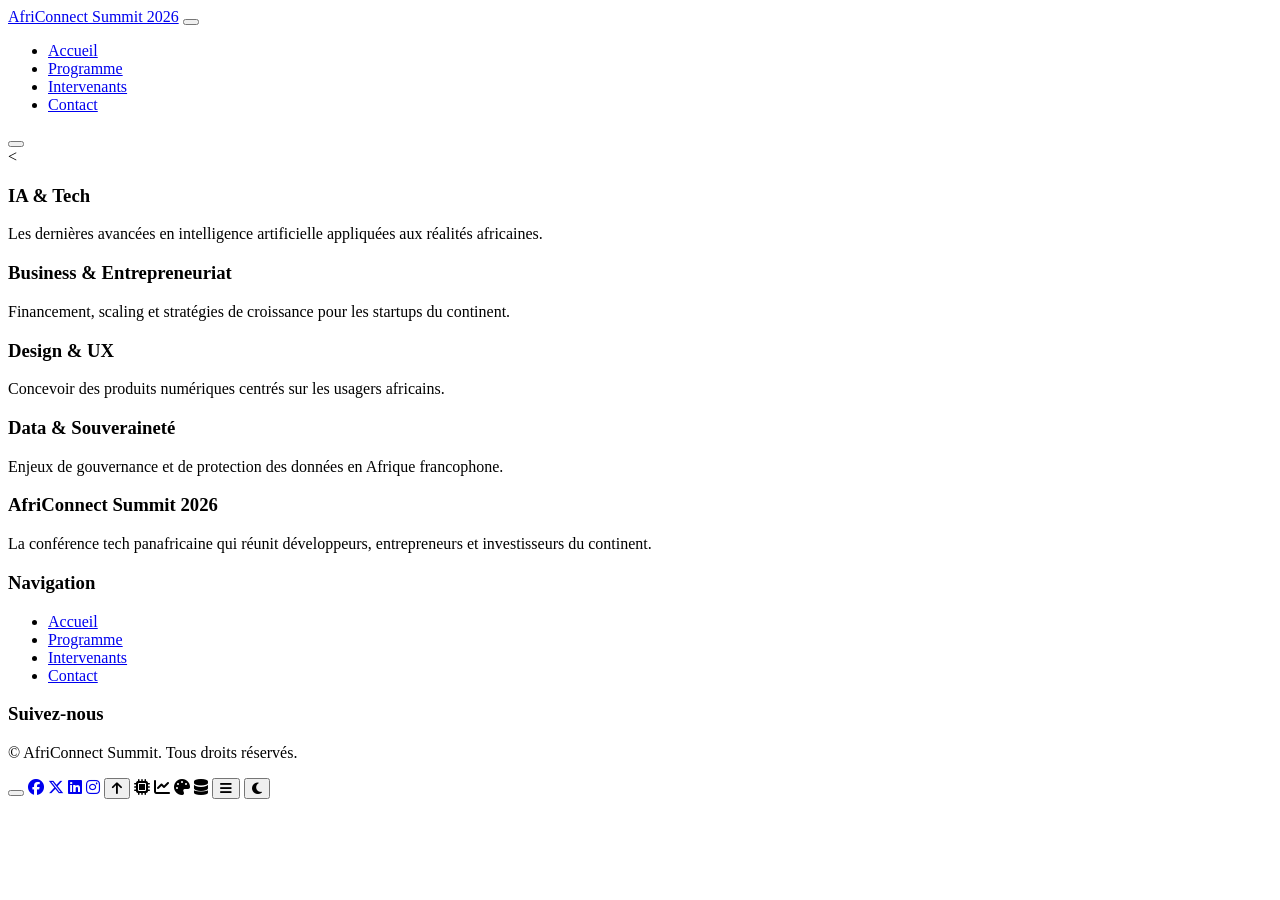
==== index.html @ 422b1a46 "ajout structure html" ====
<!DOCTYPE html>
<html lang="en">
<head>
    <meta charset="UTF-8">
    <meta name="viewport" content="width=device-width, initial-scale=1.0">
    <title>Document</title>
</head>
<link rel="stylesheet" href="https://cdnjs.cloudflare.com/ajax/libs/font-awesome/6.5.1/css/all.min.css">
<body>
    <header>
  <nav class="navbar">
    <a href="index.html" class="logo">AfriConnect Summit 2026</a>

    <button class="menu-hamburger" aria-label="Ouvrir le menu">
      <!-- icône burger, ex: 3 spans ou icône Bootstrap Icons -->
    </button>

    <ul class="nav-links">
      <li><a href="index.html">Accueil</a></li>
      <li><a href="programme.html">Programme</a></li>
      <li><a href="intervenants.html">Intervenants</a></li>
      <li><a href="contact.html">Contact</a></li>
    </ul>

    <button class="toggle-theme" aria-label="Changer de thème">
      <!-- icône soleil/lune -->
    </button>
  </nav>
</header>
<
<div class="carte-thematique">
  <i class="bi bi-cpu"></i> <!-- icône Bootstrap Icons -->
  <h3>IA & Tech</h3>
  <p>Les dernières avancées en intelligence artificielle appliquées aux réalités africaines.</p>
</div>

<div class="carte-thematique">
  <i class="bi bi-graph-up-arrow"></i>
  <h3>Business & Entrepreneuriat</h3>
  <p>Financement, scaling et stratégies de croissance pour les startups du continent.</p>
</div>

<div class="carte-thematique">
  <i class="bi bi-palette"></i>
  <h3>Design & UX</h3>
  <p>Concevoir des produits numériques centrés sur les usagers africains.</p>
</div>

<div class="carte-thematique">
  <i class="bi bi-bar-chart-line"></i>
  <h3>Data & Souveraineté</h3>
  <p>Enjeux de gouvernance et de protection des données en Afrique francophone.</p>
</div>
<footer>
  <div class="footer-colonnes">

    <div class="footer-col">
      <h3>AfriConnect Summit 2026</h3>
      <p>La conférence tech panafricaine qui réunit développeurs, entrepreneurs et investisseurs du continent.</p>
    </div>

    <div class="footer-col">
      <h3>Navigation</h3>
      <ul>
        <li><a href="index.html">Accueil</a></li>
        <li><a href="programme.html">Programme</a></li>
        <li><a href="intervenants.html">Intervenants</a></li>
        <li><a href="contact.html">Contact</a></li>
      </ul>
    </div>

    <div class="footer-col">
      <h3>Suivez-nous</h3>
      <div class="reseaux-sociaux">
        <a href="#" aria-label="Facebook"><i class="bi bi-facebook"></i></a>
        <a href="#" aria-label="Twitter/X"><i class="bi bi-twitter-x"></i></a>
        <a href="#" aria-label="LinkedIn"><i class="bi bi-linkedin"></i></a>
        <a href="#" aria-label="Instagram"><i class="bi bi-instagram"></i></a>
      </div>
    </div>

  </div>

  <p class="copyright">&copy; <span id="annee"></span> AfriConnect Summit. Tous droits réservés.</p>

  <button id="retour-haut" aria-label="Retour en haut">
    <i class="bi bi-arrow-up"></i>
  </button>
  <!-- Réseaux sociaux (icônes de marques) -->
<a href="#" aria-label="Facebook"><i class="fa-brands fa-facebook"></i></a>
<a href="#" aria-label="Twitter/X"><i class="fa-brands fa-x-twitter"></i></a>
<a href="#" aria-label="LinkedIn"><i class="fa-brands fa-linkedin"></i></a>
<a href="#" aria-label="Instagram"><i class="fa-brands fa-instagram"></i></a>

<!-- Bouton retour en haut -->
<button id="retour-haut" aria-label="Retour en haut">
  <i class="fa-solid fa-arrow-up"></i>
</button>

<!-- Icônes des thématiques (programme.html) -->
<i class="fa-solid fa-microchip"></i>       <!-- IA & Tech -->
<i class="fa-solid fa-chart-line"></i>       <!-- Business -->
<i class="fa-solid fa-palette"></i>          <!-- Design -->
<i class="fa-solid fa-database"></i>         <!-- Data -->

<!-- Menu hamburger -->
<button class="menu-hamburger" aria-label="Ouvrir le menu">
  <i class="fa-solid fa-bars"></i>
</button>

<!-- Toggle dark/light -->
<button class="toggle-theme" aria-label="Changer de thème">
  <i class="fa-solid fa-moon"></i>
</button>
</footer>
    
</body>
</html>
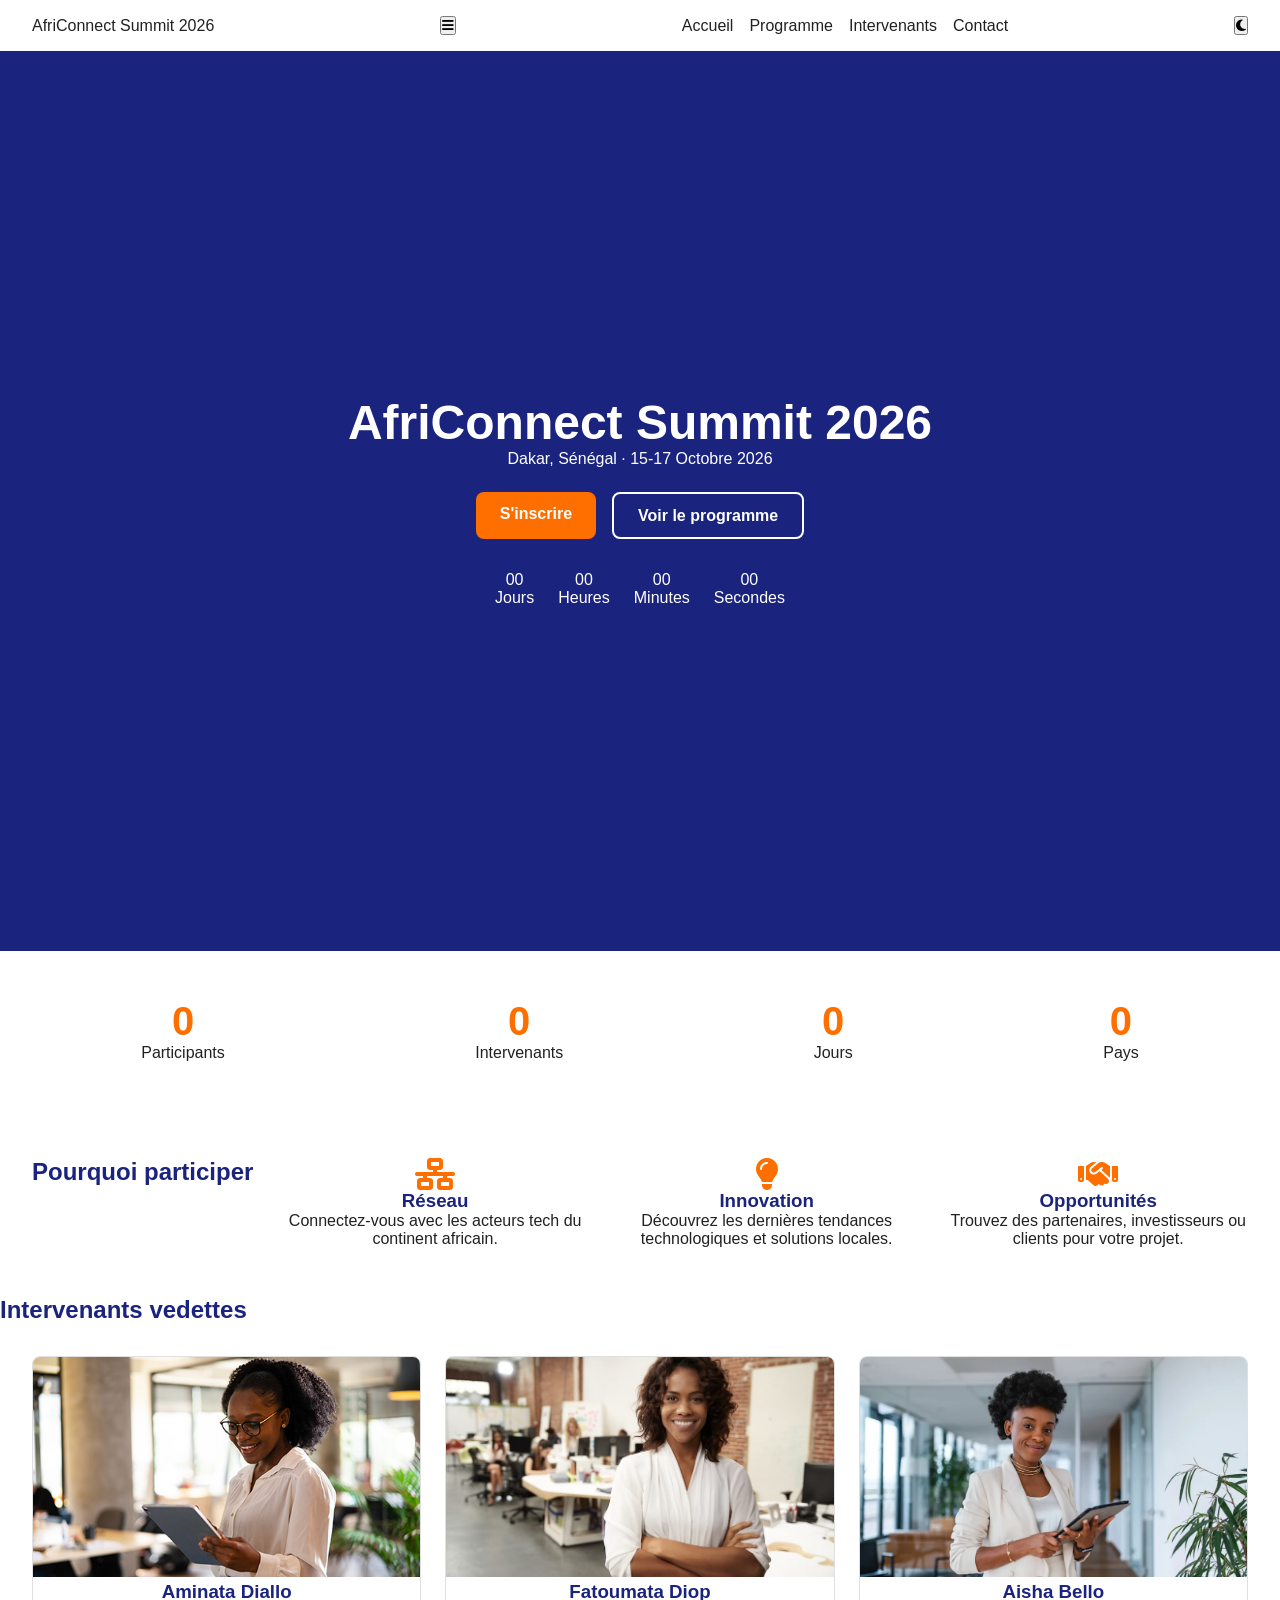
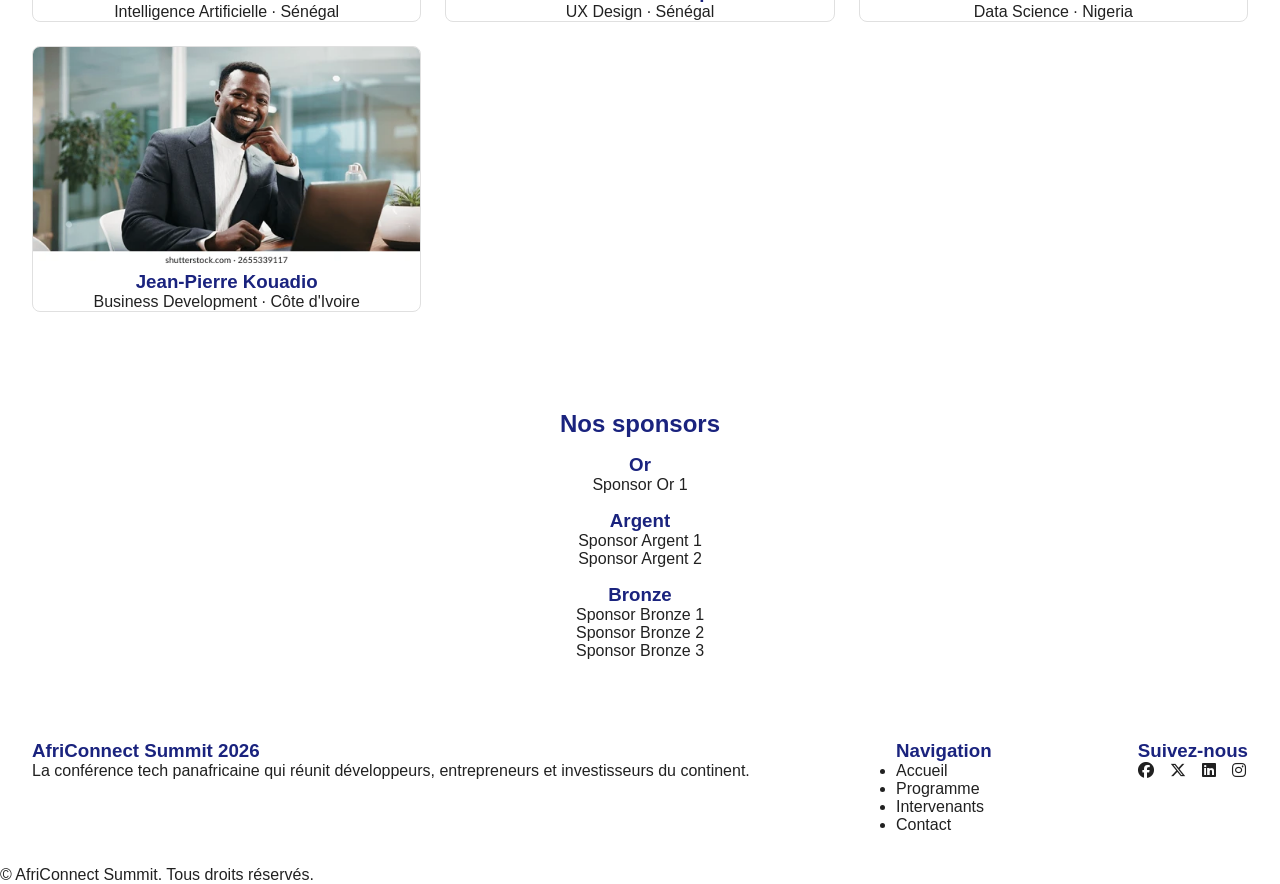
==== commit 6bd5611a: "Ajout du CSS de base" ====
--- a/index.html
+++ b/index.html
@@ -1,18 +1,20 @@
 <!DOCTYPE html>
-<html lang="en">
+<html lang="fr">
 <head>
     <meta charset="UTF-8">
     <meta name="viewport" content="width=device-width, initial-scale=1.0">
-    <title>Document</title>
+    <title>AfriConnect Summit 2026 - Accueil</title>
+    <link rel="stylesheet" href="https://cdnjs.cloudflare.com/ajax/libs/font-awesome/6.5.1/css/all.min.css">
+    <link rel="stylesheet" href="css/style.css">
 </head>
-<link rel="stylesheet" href="https://cdnjs.cloudflare.com/ajax/libs/font-awesome/6.5.1/css/all.min.css">
 <body>
-    <header>
+
+<header>
   <nav class="navbar">
     <a href="index.html" class="logo">AfriConnect Summit 2026</a>
 
     <button class="menu-hamburger" aria-label="Ouvrir le menu">
-      <!-- icône burger, ex: 3 spans ou icône Bootstrap Icons -->
+      <i class="fa-solid fa-bars"></i>
     </button>
 
     <ul class="nav-links">
@@ -23,34 +25,114 @@
     </ul>
 
     <button class="toggle-theme" aria-label="Changer de thème">
-      <!-- icône soleil/lune -->
+      <i class="fa-solid fa-moon"></i>
     </button>
   </nav>
 </header>
-<
-<div class="carte-thematique">
-  <i class="bi bi-cpu"></i> <!-- icône Bootstrap Icons -->
-  <h3>IA & Tech</h3>
-  <p>Les dernières avancées en intelligence artificielle appliquées aux réalités africaines.</p>
-</div>
 
-<div class="carte-thematique">
-  <i class="bi bi-graph-up-arrow"></i>
-  <h3>Business & Entrepreneuriat</h3>
-  <p>Financement, scaling et stratégies de croissance pour les startups du continent.</p>
-</div>
+<main>
 
-<div class="carte-thematique">
-  <i class="bi bi-palette"></i>
-  <h3>Design & UX</h3>
-  <p>Concevoir des produits numériques centrés sur les usagers africains.</p>
-</div>
+  <section class="hero">
+    <h1>AfriConnect Summit 2026</h1>
+    <p>Dakar, Sénégal · 15-17 Octobre 2026</p>
+    <div class="cta-boutons">
+      <a href="contact.html" class="btn-principal">S'inscrire</a>
+      <a href="programme.html" class="btn-secondaire">Voir le programme</a>
+    </div>
+    <div id="compte-a-rebours">
+      <div><span id="jours">00</span><p>Jours</p></div>
+      <div><span id="heures">00</span><p>Heures</p></div>
+      <div><span id="minutes">00</span><p>Minutes</p></div>
+      <div><span id="secondes">00</span><p>Secondes</p></div>
+    </div>
+  </section>
 
-<div class="carte-thematique">
-  <i class="bi bi-bar-chart-line"></i>
-  <h3>Data & Souveraineté</h3>
-  <p>Enjeux de gouvernance et de protection des données en Afrique francophone.</p>
-</div>
+  <section class="chiffres-cles">
+    <div class="stat">
+      <span class="compteur" data-cible="1200">0</span>
+      <p>Participants</p>
+    </div>
+    <div class="stat">
+      <span class="compteur" data-cible="48">0</span>
+      <p>Intervenants</p>
+    </div>
+    <div class="stat">
+      <span class="compteur" data-cible="3">0</span>
+      <p>Jours</p>
+    </div>
+    <div class="stat">
+      <span class="compteur" data-cible="12">0</span>
+      <p>Pays</p>
+    </div>
+  </section>
+
+  <section class="pourquoi-participer">
+    <h2>Pourquoi participer</h2>
+    <div class="argument">
+      <i class="fa-solid fa-network-wired"></i>
+      <h3>Réseau</h3>
+      <p>Connectez-vous avec les acteurs tech du continent africain.</p>
+    </div>
+    <div class="argument">
+      <i class="fa-solid fa-lightbulb"></i>
+      <h3>Innovation</h3>
+      <p>Découvrez les dernières tendances technologiques et solutions locales.</p>
+    </div>
+    <div class="argument">
+      <i class="fa-solid fa-handshake"></i>
+      <h3>Opportunités</h3>
+      <p>Trouvez des partenaires, investisseurs ou clients pour votre projet.</p>
+    </div>
+  </section>
+
+  <section class="intervenants-vedettes">
+    <h2>Intervenants vedettes</h2>
+    <div class="grille-vedettes">
+      <article class="carte-intervenant">
+        <img src="images/ways-to-promote-core-values.jpg" alt="Photo de Aminata Diallo">
+        <h3>Aminata Diallo</h3>
+        <p>Intelligence Artificielle · Sénégal</p>
+      </article>
+      <article class="carte-intervenant">
+        <img src="images/images.jpg2.jpg" alt="Photo de Fatoumata Diop">
+        <h3>Fatoumata Diop</h3>
+        <p>UX Design · Sénégal</p>
+      </article>
+      <article class="carte-intervenant">
+        <img src="images/woman_on_ipad_736_x_415_2.webp" alt="Photo de Aisha Bello">
+        <h3>Aisha Bello</h3>
+        <p>Data Science · Nigeria</p>
+      </article>
+      <article class="carte-intervenant">
+        <img src="images/image.jpg" alt="Photo de Jean-Pierre Kouadio">
+        <h3>Jean-Pierre Kouadio</h3>
+        <p>Business Development · Côte d'Ivoire</p>
+      </article>
+    </div>
+    <a href="intervenants.html" class="btn-secondaire">Voir tous les intervenants</a>
+  </section>
+
+  <section class="sponsors">
+    <h2>Nos sponsors</h2>
+    <div class="niveau-or">
+      <h3>Or</h3>
+      <p>Sponsor Or 1</p>
+    </div>
+    <div class="niveau-argent">
+      <h3>Argent</h3>
+      <p>Sponsor Argent 1</p>
+      <p>Sponsor Argent 2</p>
+    </div>
+    <div class="niveau-bronze">
+      <h3>Bronze</h3>
+      <p>Sponsor Bronze 1</p>
+      <p>Sponsor Bronze 2</p>
+      <p>Sponsor Bronze 3</p>
+    </div>
+  </section>
+
+</main>
+
 <footer>
   <div class="footer-colonnes">
 
@@ -72,10 +154,10 @@
     <div class="footer-col">
       <h3>Suivez-nous</h3>
       <div class="reseaux-sociaux">
-        <a href="#" aria-label="Facebook"><i class="bi bi-facebook"></i></a>
-        <a href="#" aria-label="Twitter/X"><i class="bi bi-twitter-x"></i></a>
-        <a href="#" aria-label="LinkedIn"><i class="bi bi-linkedin"></i></a>
-        <a href="#" aria-label="Instagram"><i class="bi bi-instagram"></i></a>
+        <a href="#" aria-label="Facebook"><i class="fa-brands fa-facebook"></i></a>
+        <a href="#" aria-label="Twitter/X"><i class="fa-brands fa-x-twitter"></i></a>
+        <a href="#" aria-label="LinkedIn"><i class="fa-brands fa-linkedin"></i></a>
+        <a href="#" aria-label="Instagram"><i class="fa-brands fa-instagram"></i></a>
       </div>
     </div>
 
@@ -84,35 +166,9 @@
   <p class="copyright">&copy; <span id="annee"></span> AfriConnect Summit. Tous droits réservés.</p>
 
   <button id="retour-haut" aria-label="Retour en haut">
-    <i class="bi bi-arrow-up"></i>
+    <i class="fa-solid fa-arrow-up"></i>
   </button>
-  <!-- Réseaux sociaux (icônes de marques) -->
-<a href="#" aria-label="Facebook"><i class="fa-brands fa-facebook"></i></a>
-<a href="#" aria-label="Twitter/X"><i class="fa-brands fa-x-twitter"></i></a>
-<a href="#" aria-label="LinkedIn"><i class="fa-brands fa-linkedin"></i></a>
-<a href="#" aria-label="Instagram"><i class="fa-brands fa-instagram"></i></a>
+</footer>
 
-<!-- Bouton retour en haut -->
-<button id="retour-haut" aria-label="Retour en haut">
-  <i class="fa-solid fa-arrow-up"></i>
-</button>
-
-<!-- Icônes des thématiques (programme.html) -->
-<i class="fa-solid fa-microchip"></i>       <!-- IA & Tech -->
-<i class="fa-solid fa-chart-line"></i>       <!-- Business -->
-<i class="fa-solid fa-palette"></i>          <!-- Design -->
-<i class="fa-solid fa-database"></i>         <!-- Data -->
-
-<!-- Menu hamburger -->
-<button class="menu-hamburger" aria-label="Ouvrir le menu">
-  <i class="fa-solid fa-bars"></i>
-</button>
-
-<!-- Toggle dark/light -->
-<button class="toggle-theme" aria-label="Changer de thème">
-  <i class="fa-solid fa-moon"></i>
-</button>
-</footer>
-    
 </body>
 </html>
--- a/css/style.css
+++ b/css/style.css
@@ -0,0 +1,410 @@
+/* ============================================
+   VARIABLES : couleurs et polices réutilisées partout
+   ============================================ */
+:root {
+  --couleur-principale: #1a237e;
+  --couleur-accent: #ff6f00;
+  --couleur-fond: #ffffff;
+  --couleur-texte: #212121;
+  --couleur-bordure: #e0e0e0;
+  --police-titres: 'Poppins', sans-serif;
+  --police-texte: 'Inter', sans-serif;
+}
+
+[data-theme="dark"] {
+  --couleur-fond: #121212;
+  --couleur-texte: #f5f5f5;
+}
+
+/* ============================================
+   RESET DE BASE
+   ============================================ */
+* {
+  margin: 0;
+  padding: 0;
+  box-sizing: border-box;
+}
+
+body {
+  font-family: var(--police-texte);
+  color: var(--couleur-texte);
+  background-color: var(--couleur-fond);
+}
+
+h1, h2, h3 {
+  font-family: var(--police-titres);
+  color: var(--couleur-principale);
+}
+
+a {
+  text-decoration: none;
+  color: inherit;
+}
+
+img {
+  max-width: 100%;
+}
+
+/* ============================================
+   NAVBAR
+   ============================================ */
+.navbar {
+  display: flex;
+  justify-content: space-between;
+  align-items: center;
+  padding: 1rem 2rem;
+}
+
+.nav-links {
+  display: flex;
+  gap: 1rem;
+  list-style: none;
+}
+
+/* ============================================
+   FOOTER
+   ============================================ */
+.footer-colonnes {
+  display: flex;
+  justify-content: space-between;
+  padding: 2rem;
+  flex-wrap: wrap;
+  gap: 2rem;
+}
+
+.reseaux-sociaux {
+  display: flex;
+  gap: 1rem;
+}
+/* ============================================
+   HERO (page d'accueil) : grande bannière d'intro
+   ============================================ */
+.hero {
+  min-height: 100vh;         /* occupe tout l'écran */
+  display: flex;
+  flex-direction: column;    /* titre, texte, boutons empilés */
+  justify-content: center;
+  align-items: center;
+  text-align: center;
+  padding: 2rem;
+  background-color: var(--couleur-principale);
+  color: white;
+}
+
+.hero h1 {
+  font-size: 3rem;
+  color: white; /* on force le blanc ici, sinon h1 est bleu par défaut */
+}
+
+.cta-boutons {
+  display: flex;
+  gap: 1rem;
+  margin-top: 1.5rem;
+}
+
+.btn-principal, .btn-secondaire {
+  padding: 0.8rem 1.5rem;
+  border-radius: 8px;
+  font-weight: bold;
+}
+
+.btn-principal {
+  background-color: var(--couleur-accent);
+  color: white;
+}
+
+.btn-secondaire {
+  border: 2px solid white;
+  color: white;
+}
+
+#compte-a-rebours {
+  display: flex;         /* les 4 blocs (jours/heures/min/sec) côte à côte */
+  gap: 1.5rem;
+  margin-top: 2rem;
+}
+
+/* ============================================
+   CHIFFRES CLÉS : les 4 statistiques
+   ============================================ */
+.chiffres-cles {
+  display: flex;
+  justify-content: space-around;
+  padding: 3rem 1rem;
+  text-align: center;
+}
+
+.compteur {
+  font-size: 2.5rem;
+  font-weight: bold;
+  color: var(--couleur-accent);
+}
+
+/* ============================================
+   POURQUOI PARTICIPER : 3 arguments
+   ============================================ */
+.pourquoi-participer {
+  display: flex;        /* les 3 arguments côte à côte */
+  gap: 2rem;
+  padding: 3rem 2rem;
+}
+
+.argument {
+  flex: 1;               /* chaque argument prend une largeur égale */
+  text-align: center;
+}
+
+.argument i {
+  font-size: 2rem;
+  color: var(--couleur-accent);
+}
+
+/* ============================================
+   CARTES INTERVENANTS : utilisées sur plusieurs pages
+   ============================================ */
+.grille-vedettes,
+.grille-intervenants {
+  display: grid;                              /* grille au lieu de flexbox */
+  grid-template-columns: repeat(3, 1fr);       /* 3 colonnes égales */
+  gap: 1.5rem;
+  padding: 2rem;
+}
+
+.carte-intervenant {
+  border: 1px solid var(--couleur-bordure);
+  border-radius: 8px;
+  overflow: hidden;       /* garde l'image dans les coins arrondis */
+  text-align: center;
+  transition: transform 0.3s ease; /* effet fluide au survol */
+}
+
+.carte-intervenant:hover {
+  transform: translateY(-5px); /* la carte remonte légèrement */
+  box-shadow: 0 4px 12px rgba(0,0,0,0.1);
+}
+
+.carte-intervenant img {
+  width: 100%;
+  height: 220px;
+  object-fit: cover; /* l'image remplit le cadre sans se déformer */
+}
+
+/* ============================================
+   FILTRES (page intervenants)
+   ============================================ */
+.filtres {
+  display: flex;
+  gap: 1rem;
+  justify-content: center;
+  padding: 1.5rem;
+}
+
+.filtre-btn {
+  padding: 0.5rem 1rem;
+  border: 1px solid var(--couleur-principale);
+  background: none;
+  border-radius: 20px;
+  cursor: pointer;
+}
+
+.filtre-btn.active {
+  background-color: var(--couleur-principale);
+  color: white;
+}
+
+/* ============================================
+   SPONSORS
+   ============================================ */
+.sponsors {
+  text-align: center;
+  padding: 3rem 2rem;
+}
+
+.niveau-or, .niveau-argent, .niveau-bronze {
+  margin-top: 1rem;
+}
+
+/* ============================================
+   HERO INTERNE (programme, intervenants, contact)
+   ============================================ */
+.hero-interne {
+  background-color: var(--couleur-principale);
+  color: white;
+  padding: 4rem 2rem;
+  text-align: center;
+}
+
+.hero-interne h1 {
+  color: white;
+}
+
+.fil-ariane a {
+  color: white;
+  text-decoration: underline;
+}
+
+/* ============================================
+   ONGLETS (page programme)
+   ============================================ */
+.onglets-boutons {
+  display: flex;
+  justify-content: center;
+  gap: 1rem;
+  padding: 1.5rem;
+}
+
+.onglet-btn {
+  padding: 0.5rem 1.5rem;
+  border: none;
+  background-color: var(--couleur-bordure);
+  cursor: pointer;
+}
+
+.onglet-btn.active {
+  background-color: var(--couleur-accent);
+  color: white;
+}
+
+.jour-content {
+  display: none;   /* caché par défaut */
+  padding: 1rem 2rem;
+}
+
+.jour-content.active {
+  display: block;   /* affiché seulement si actif */
+}
+
+table {
+  width: 100%;
+  border-collapse: collapse; /* enlève les doubles bordures entre cellules */
+}
+
+th, td {
+  padding: 0.75rem;
+  border-bottom: 1px solid var(--couleur-bordure);
+  text-align: left;
+}
+
+/* ============================================
+   THÉMATIQUES (page programme)
+   ============================================ */
+.thematiques {
+  display: grid;
+  grid-template-columns: repeat(2, 1fr); /* grille 2x2 demandée */
+  gap: 1.5rem;
+  padding: 2rem;
+}
+
+.carte-thematique {
+  text-align: center;
+  padding: 1.5rem;
+  border: 1px solid var(--couleur-bordure);
+  border-radius: 8px;
+}
+
+.carte-thematique i {
+  font-size: 2rem;
+  color: var(--couleur-accent);
+}
+
+/* ============================================
+   FORMULAIRE (page contact)
+   ============================================ */
+.formulaire-infos {
+  display: flex;         /* formulaire à gauche, infos à droite */
+  gap: 2rem;
+  padding: 2rem;
+}
+
+#form-inscription {
+  flex: 2;                /* le formulaire prend plus de place */
+  display: flex;
+  flex-direction: column; /* champs empilés verticalement */
+  gap: 0.3rem;
+}
+
+#form-inscription input,
+#form-inscription select,
+#form-inscription textarea {
+  padding: 0.6rem;
+  border: 1px solid var(--couleur-bordure);
+  border-radius: 4px;
+  margin-bottom: 0.5rem;
+}
+
+#form-inscription button {
+  padding: 0.8rem;
+  background-color: var(--couleur-accent);
+  color: white;
+  border: none;
+  border-radius: 4px;
+  cursor: pointer;
+}
+
+.erreur {
+  color: red;
+  font-size: 0.85rem;
+}
+
+.cache {
+  display: none; /* le message de succès reste caché par défaut */
+}
+
+.infos-contact {
+  flex: 1;
+}
+
+/* ============================================
+   FAQ EN ACCORDÉON (CSS pur, sans JS)
+   ============================================ */
+.faq-item {
+  border-bottom: 1px solid var(--couleur-bordure);
+  padding: 0.5rem 0;
+}
+
+.faq-toggle {
+  display: none; /* on cache la case à cocher elle-même */
+}
+
+.faq-item label {
+  display: block;
+  cursor: pointer;
+  font-weight: bold;
+  padding: 0.5rem 0;
+}
+
+.faq-reponse {
+  max-height: 0;              /* fermé par défaut */
+  overflow: hidden;
+  transition: max-height 0.3s ease; /* animation d'ouverture douce */
+}
+
+/* Quand la case cachée est cochée, on ouvre la réponse juste après */
+.faq-toggle:checked ~ .faq-reponse {
+  max-height: 200px;
+}
+
+/* ============================================
+   CARTE GOOGLE MAPS
+   ============================================ */
+.carte iframe {
+  width: 100%;
+  border: none;
+}
+
+/* ============================================
+   BOUTON RETOUR EN HAUT
+   ============================================ */
+#retour-haut {
+  position: fixed;
+  bottom: 2rem;
+  right: 2rem;
+  width: 45px;
+  height: 45px;
+  border-radius: 50%;
+  background-color: var(--couleur-accent);
+  color: white;
+  border: none;
+  cursor: pointer;
+  display: none; /* caché par défaut, affiché en JS après 300px de scroll */
+}
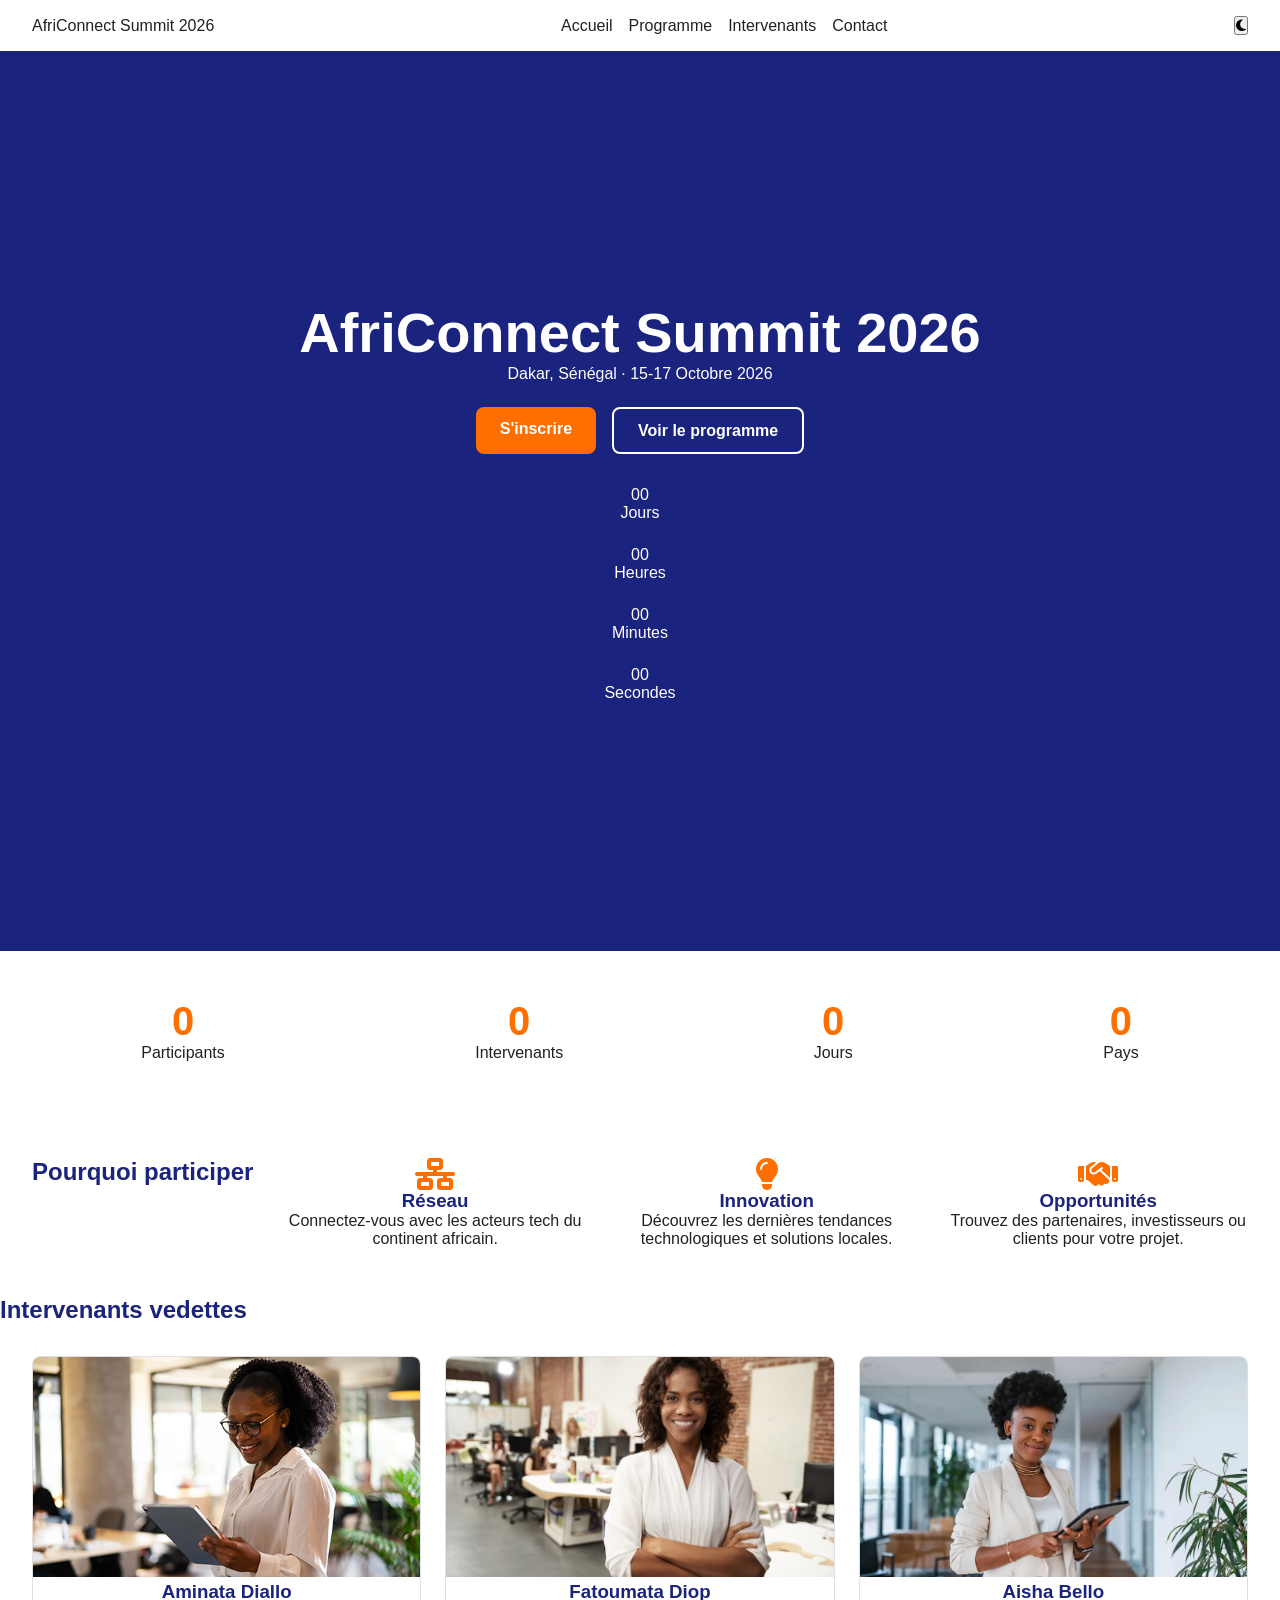
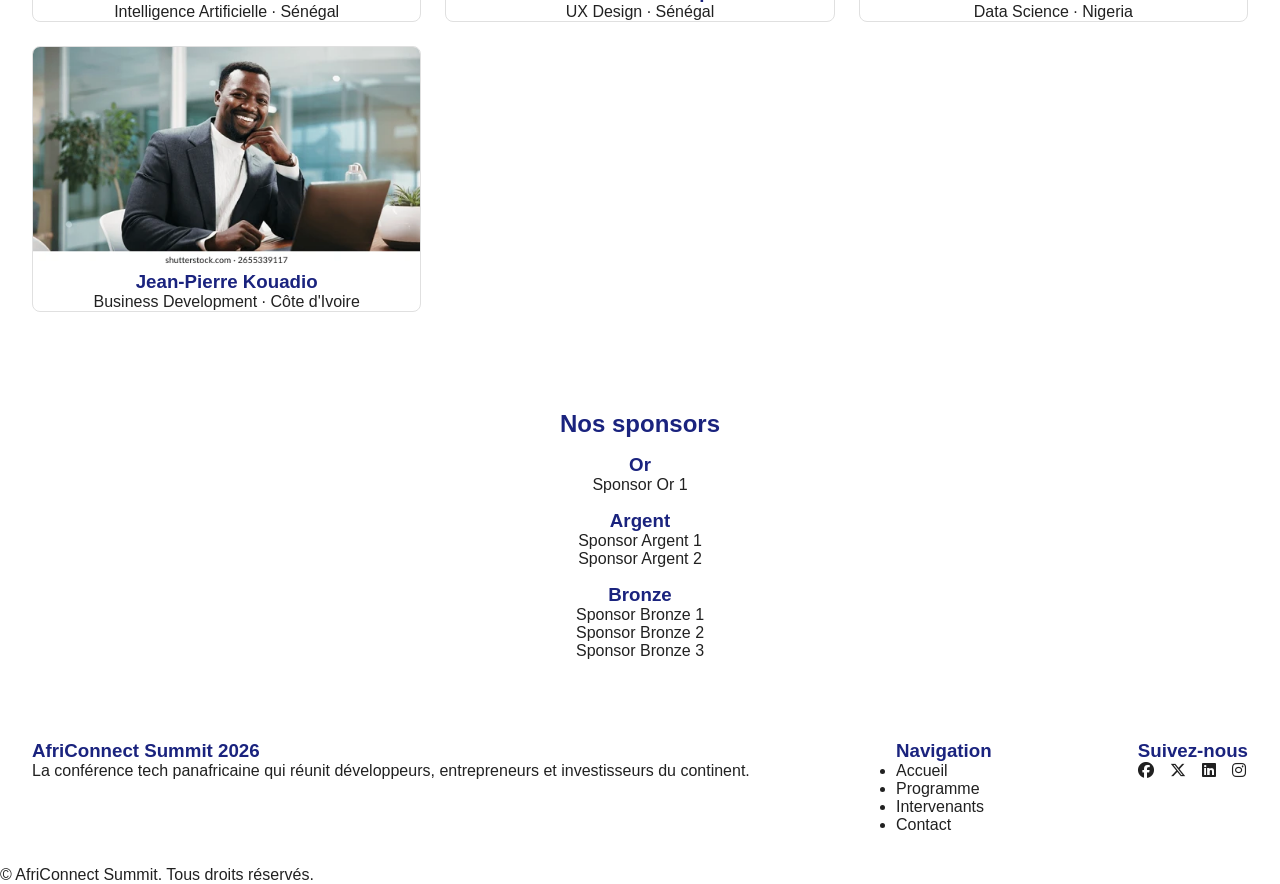
==== commit 7ba38e2b: "Ajout JavaScript" ====
--- a/index.html
+++ b/index.html
@@ -169,6 +169,6 @@
     <i class="fa-solid fa-arrow-up"></i>
   </button>
 </footer>
-
+<script src="js/main.js"></script>
 </body>
 </html>
--- a/css/style.css
+++ b/css/style.css
@@ -407,4 +407,103 @@
   border: none;
   cursor: pointer;
   display: none; /* caché par défaut, affiché en JS après 300px de scroll */
+}
+/* ============================================
+   RESPONSIVE : on adapte l'affichage selon
+   la taille de l'écran, du plus petit au plus grand
+   ============================================ */
+
+/* ----- MOBILE (dès 375px, styles par défaut déjà mobile-friendly) ----- */
+
+/* On cache le menu de liens et on affiche le bouton hamburger */
+.nav-links {
+  display: none;               /* caché par défaut sur mobile */
+  flex-direction: column;      /* les liens s'empilent quand affichés */
+  position: absolute;
+  top: 100%;
+  left: 0;
+  width: 100%;
+  background-color: var(--couleur-fond);
+  padding: 1rem;
+}
+
+.nav-links.ouvert {
+  display: flex;  /* affiché quand le JS ajoute cette classe */
+}
+
+.menu-hamburger {
+  display: block;  /* visible sur mobile */
+  background: none;
+  border: none;
+  font-size: 1.5rem;
+  cursor: pointer;
+}
+
+/* Sur mobile, les blocs empilés au lieu de côte à côte */
+.chiffres-cles,
+.pourquoi-participer,
+.formulaire-infos,
+#compte-a-rebours {
+  flex-direction: column;
+}
+
+.grille-vedettes,
+.grille-intervenants {
+  grid-template-columns: 1fr; /* 1 seule colonne sur mobile */
+}
+
+.thematiques {
+  grid-template-columns: 1fr; /* 1 seule colonne sur mobile */
+}
+
+.hero h1 {
+  font-size: 2rem; /* titre plus petit sur petit écran */
+}
+
+
+/* ----- TABLETTE (à partir de 768px) ----- */
+@media (min-width: 768px) {
+
+  /* Le menu hamburger disparaît, les liens reviennent côte à côte */
+  .menu-hamburger {
+    display: none;
+  }
+
+  .nav-links {
+    display: flex;
+    flex-direction: row;
+    position: static;
+    width: auto;
+    padding: 0;
+  }
+
+  .grille-vedettes,
+  .grille-intervenants {
+    grid-template-columns: repeat(2, 1fr); /* 2 colonnes sur tablette */
+  }
+
+  .chiffres-cles,
+  .pourquoi-participer {
+    flex-direction: row; /* de nouveau côte à côte */
+  }
+
+}
+
+
+/* ----- DESKTOP (à partir de 1200px) ----- */
+@media (min-width: 1200px) {
+
+  .grille-vedettes,
+  .grille-intervenants {
+    grid-template-columns: repeat(3, 1fr); /* 3 colonnes sur desktop */
+  }
+
+  .formulaire-infos {
+    flex-direction: row; /* formulaire et infos côte à côte */
+  }
+
+  .hero h1 {
+    font-size: 3.5rem; /* titre plus grand sur grand écran */
+  }
+
 }
